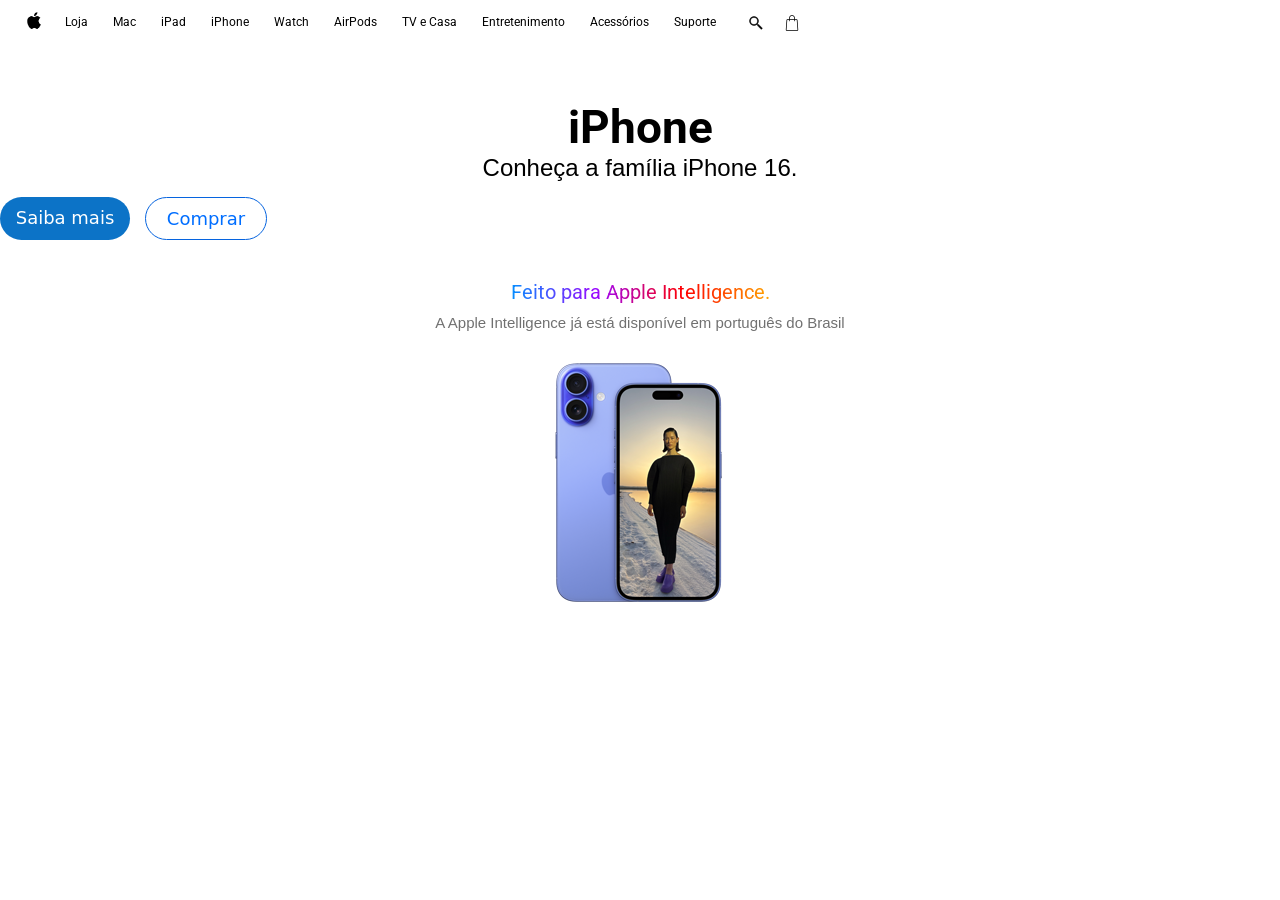
==== index.html @ a0f499b6 "Initial commit" ====
<!DOCTYPE html>
<html lang="pt-br">

<head>
    <meta charset="UTF-8">
    <meta name="viewport" content="width=device-width, initial-scale=1.0">
    <title>Apple Store</title>
    <link rel="shortcut icon" href="img/pngegg.png" type="image/x-icon">
    <link rel="stylesheet" href="fontes/font.css">
    <link rel="stylesheet" href="estilizacao/estilos.css">
    <link rel="stylesheet" href="mediaqueries/mediaquery.css">
</head>

<body>
    <header>
        <div class="principal">

            <div class="menu">
                <img src="img/icons8-mac-os-30.png" alt="lgapple" width="18px">
            </div>

            <div class="menu">
                <ul>
                    <a href="">
                        <li>Loja</li>
                    </a>
                    <a href="">
                        <li>Mac</li>
                    </a>
                    <a href="">
                        <li>iPad</li>
                    </a>
                    <a href="">
                        <li>iPhone</li>
                    </a>
                    <a href="">
                        <li>Watch</li>
                    </a>
                    <a href="">
                        <li>AirPods</li>
                    </a>
                    <a href="">
                        <li>TV e Casa</li>
                    </a>
                    <a href="">
                        <li>Entretenimento</li>
                    </a>
                    <a href="">
                        <li>Acessórios</li>
                    </a>
                    <a href="">
                        <li>Suporte</li>
                    </a>
                </ul>
            </div>
            <div class="menu2">
                <a href=""><img src="img/icons8-pesquisar-24.png" alt="pesq" width="16px"></a>
                <a href=""><img src="img/icons8-saco-de-papel-64.png" alt="spapel" width="16px"></a>
            </div>
        </div>
    </header>

    <main>

        <section>
            <div class="conteudo1">
                <div class="ipn">
                    <h1>iPhone</h1>
                    <h2>Conheça a família iPhone 16.</h2>
                </div>
                <div class="conteudo1-btn">
                    <ul>
                        <li class="li1">Saiba mais</li>
                        <li class="li2">Comprar</li>
                    </ul>
                </div>
            </div>
            <div class="conteudo2">
                <a href="">Feito para Apple Intelligence.</a>
                <p>A Apple Intelligence já está disponível em português do Brasil</p>
                <img src="img/iphone_16__c5bvots96jee_large.png" alt="">
            </div>
        </section>

       


    </main>
</body>

</html>
---- fontes/font.css ----
@import url('https://fonts.googleapis.com/css2?family=Roboto:ital,wght@0,100..900;1,100..900&display=swap');
@import url('https://fonts.googleapis.com/css2?family=Open+Sans:ital,wght@0,300..800;1,300..800&display=swap');
---- estilizacao/estilos.css ----
* {
    padding: 0;
    margin: 0;
    list-style: none;
}

.menu img {
    position: relative;
    bottom: 3px;
    left: 10px;
}

.principal {
    position: fixed;
    display: flex;
    gap: 32px;
    padding: 15px;
    z-index: 9999;

}


.menu ul {
    display: flex;
    gap: 25px;
    font-size: 12px;
    font-family: "Roboto", sans-serif;
    font-weight: 400;



}

.menu a {
    text-decoration: none;
    color: rgb(0, 0, 0);
}

.menu2 {
    display: flex;
    gap: 20px;
}

/* conteudo do site */

.conteudo1 {
    position: relative;
    top: 100px;
    text-align: center;
}

.conteudo1 .ipn h1 {
    font-family: "Roboto", sans-serif;
    font-size: 46px;
}

.conteudo1 .ipn h2 {
    font-family: Arial, Helvetica, sans-serif;
    font-weight: 100;
}

.conteudo1-btn ul {
    display: flex;
    gap: 15px;
   justify-self:center;
   margin: 15px 0px;
}

.conteudo1-btn .li1 {
font-size: 18px;
background-color: rgb(12, 115, 199);
padding: 10px;
width: 110px;
border-radius: 30px;
color: white;
font-family: system-ui, -apple-system, BlinkMacSystemFont, 'Segoe UI', Roboto, Oxygen, Ubuntu, Cantarell, 'Open Sans', 'Helvetica Neue', sans-serif;
}

.conteudo1-btn .li2 {
    border: 1px solid rgb(6, 100, 223);
    background-color: rgb(255, 255, 255);
    padding: 10px;
    width: 100px;
    color: rgb(0, 110, 255);
    border-radius: 25px;
    font-family:system-ui, -apple-system, BlinkMacSystemFont, 'Segoe UI', Roboto, Oxygen, Ubuntu, Cantarell, 'Open Sans', 'Helvetica Neue', sans-serif;
    font-size: 18px;
    }

    .conteudo2 img{
     position: relative;
    
    }

    .conteudo2 a {
     font-family: "Roboto", sans-serif;
     background: linear-gradient(to right, #058fff, #9d09ff, red, orange);
      -webkit-background-clip: text;
      -webkit-text-fill-color: transparent;
      font-size: 20px;
    }

    .conteudo2 p {
    font-family: Arial, Helvetica, sans-serif;
    font-size: 15px;
    color: rgba(0, 0, 0, 0.562);
    margin: 10px 0px;
    }
    .conteudo2 {
    text-align: center;
    position: relative;
    top: 125px;
    }
---- mediaqueries/mediaquery.css ----
@media (min-width: 0px) and (max-width: 768px) {

    .principal ul {
        display: none;
        margin: 0 100px;
    }

    .principal .menu2 img {
    display: flex;
    
    }
}
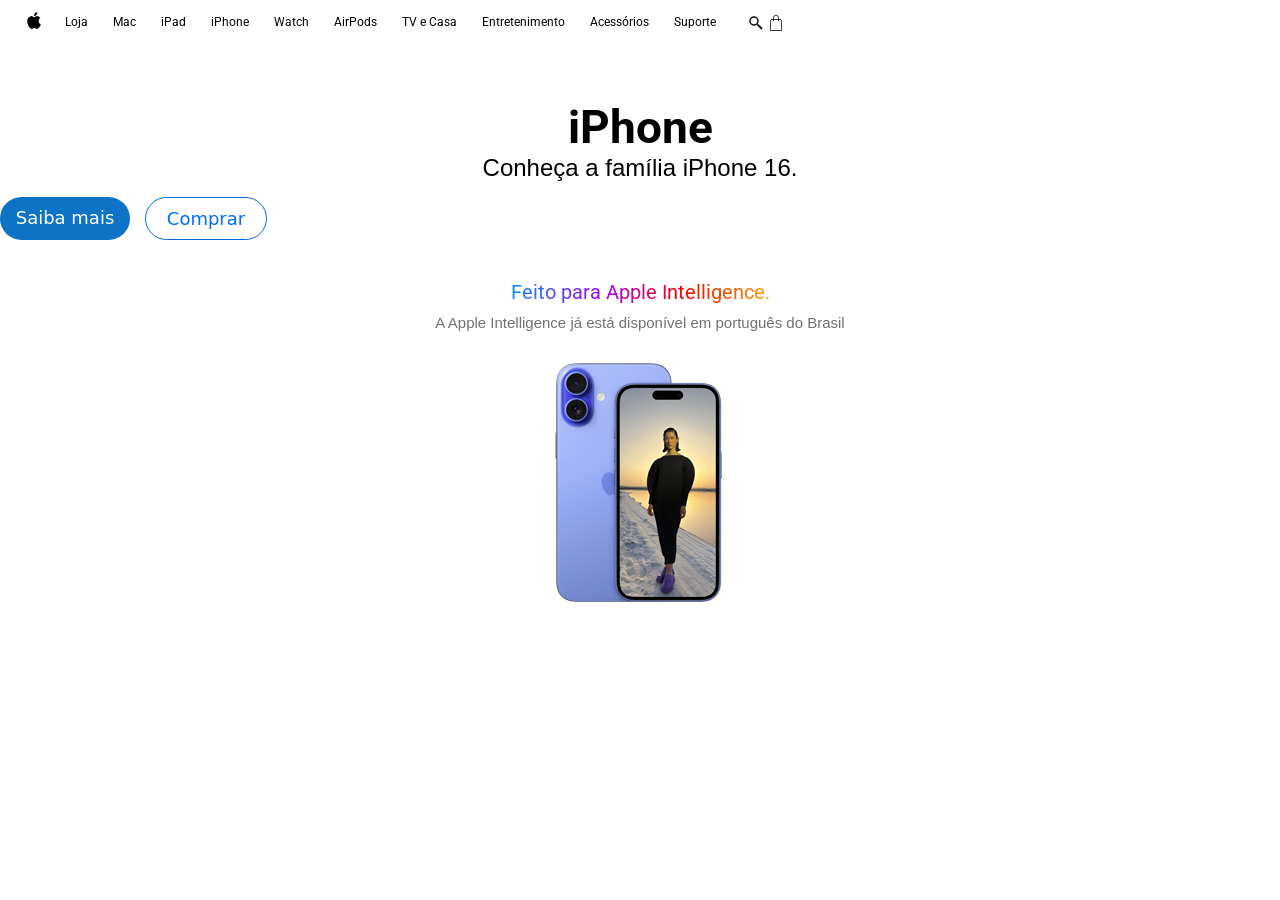
==== commit 17fd9af3: "atua" ====
--- a/index.html
+++ b/index.html
@@ -54,8 +54,10 @@
                 </ul>
             </div>
             <div class="menu2">
-                <a href=""><img src="img/icons8-pesquisar-24.png" alt="pesq" width="16px"></a>
-                <a href=""><img src="img/icons8-saco-de-papel-64.png" alt="spapel" width="16px"></a>
+                <div class="mn">
+                    <a href=""><img src="img/icons8-pesquisar-24.png" alt="pesq" width="16px"></a>
+                    <a href=""><img src="img/icons8-saco-de-papel-64.png" alt="spapel" width="16px"></a>
+                </div>
             </div>
         </div>
     </header>
--- a/mediaqueries/mediaquery.css
+++ b/mediaqueries/mediaquery.css
@@ -5,8 +5,29 @@
         margin: 0 100px;
     }
 
-    .principal .menu2 img {
+    .principal .mn {
     display: flex;
+    gap: 30px;
+    margin: 0 30px;
+    }
+
+    .conteudo1-btn ul{
+    display: flex;
+    justify-content: center;
+    }
+
+    .conteudo1-btn {
+    text-align: center;
+    margin: 0 auto;
+    }
+
+    .conteudo1-btn li {
+      text-decoration: none;
+    }
     
+    .conteudo1-btn .li2:hover {
+    background-color: rgb(12, 115, 199);
+    color: white;
+    transition: 0.3s;
     }
 }
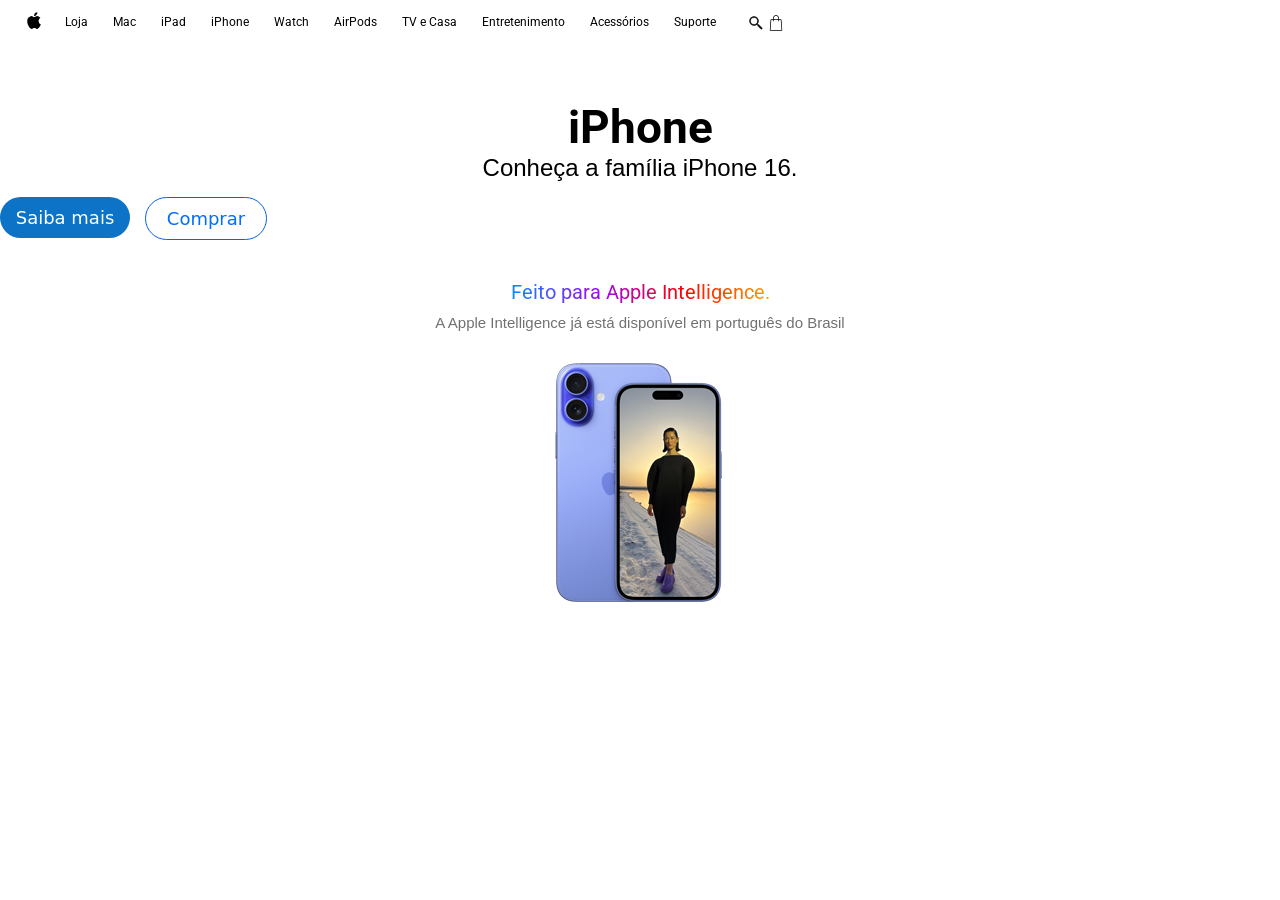
==== commit c16ea11b: "attt" ====
--- a/index.html
+++ b/index.html
@@ -72,8 +72,12 @@
                 </div>
                 <div class="conteudo1-btn">
                     <ul>
-                        <li class="li1">Saiba mais</li>
-                        <li class="li2">Comprar</li>
+                        <a href="">
+                            <li class="li1">Saiba mais</li>
+                        </a>
+                        <a href="">
+                            <li class="li2">Comprar</li>
+                        </a>
                     </ul>
                 </div>
             </div>
--- a/estilizacao/estilos.css
+++ b/estilizacao/estilos.css
@@ -74,6 +74,11 @@
 border-radius: 30px;
 color: white;
 font-family: system-ui, -apple-system, BlinkMacSystemFont, 'Segoe UI', Roboto, Oxygen, Ubuntu, Cantarell, 'Open Sans', 'Helvetica Neue', sans-serif;
+
+}
+
+.conteudo1-btn ul a{
+text-decoration: none;
 }
 
 .conteudo1-btn .li2 {
@@ -90,6 +95,10 @@
     .conteudo2 img{
      position: relative;
     
+    }
+
+    .conteudo2 a {
+    text-decoration: none;
     }
 
     .conteudo2 a {
@@ -111,3 +120,11 @@
     position: relative;
     top: 125px;
     }
+
+    .li1 {
+    cursor: pointer;
+    }
+
+    .li2 {
+    cursor: pointer;
+    }
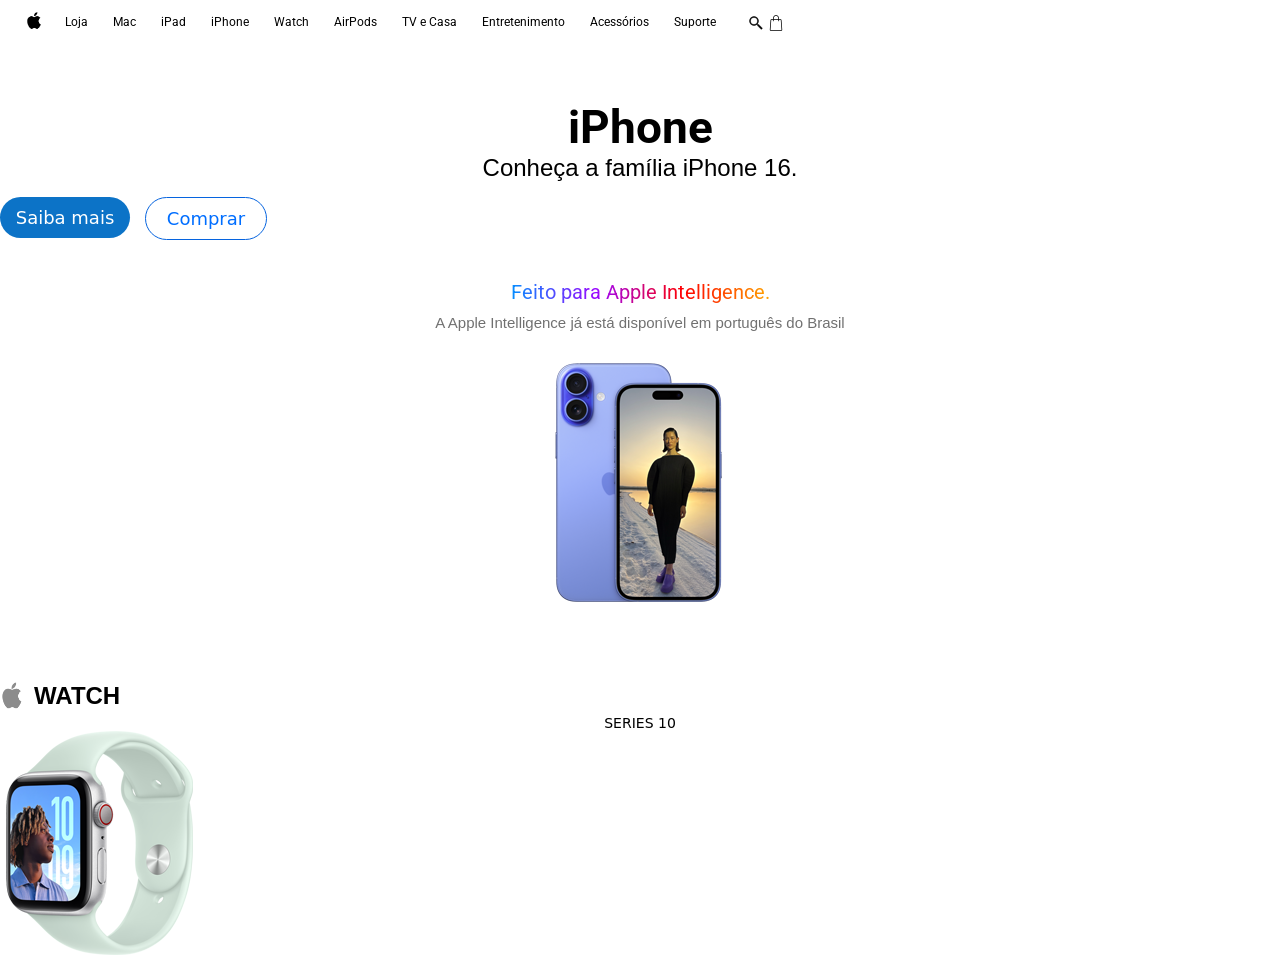
==== commit a8990446: "atualizei" ====
--- a/index.html
+++ b/index.html
@@ -86,9 +86,25 @@
                 <p>A Apple Intelligence já está disponível em português do Brasil</p>
                 <img src="img/iphone_16__c5bvots96jee_large.png" alt="">
             </div>
+
+            <div class="watch">
+                <img src="img/icons8-mac-os-50.png" alt="" width="24px">
+                <h1>WATCH</h1>
+            </div>
+
+            <div class="namewatch">
+
+                <h2>SERIES 10</h2>
+            </div>
+            <div class="applewatch">
+                <img src="img/product_se__dvo4qrn37no2_small.png" alt="">
+              
+            </div>
+
         </section>
 
-       
+
+
 
 
     </main>
--- a/estilizacao/estilos.css
+++ b/estilizacao/estilos.css
@@ -127,4 +127,33 @@
 
     .li2 {
     cursor: pointer;
+    }
+
+
+    .watch {
+    display: flex;
+    justify-self: center;
+    position: relative;
+    top: 200px;
+    gap: 10px;
+    }
+    .watch h1 {
+    font-family: Arial, Helvetica, sans-serif;
+    }
+    .namewatch h2 {
+        position: relative;
+        top: 205px;
+        text-align: center;
+    font-family: system-ui, -apple-system, BlinkMacSystemFont, 'Segoe UI', Roboto, Oxygen, Ubuntu, Cantarell, 'Open Sans', 'Helvetica Neue', sans-serif;
+    font-size: 14px;
+    font-weight: 500;
+    
+    
+    }
+
+    .applewatch {
+    position: relative;
+    top: 200px;
+    display: flex;
+    justify-self: center;
     }
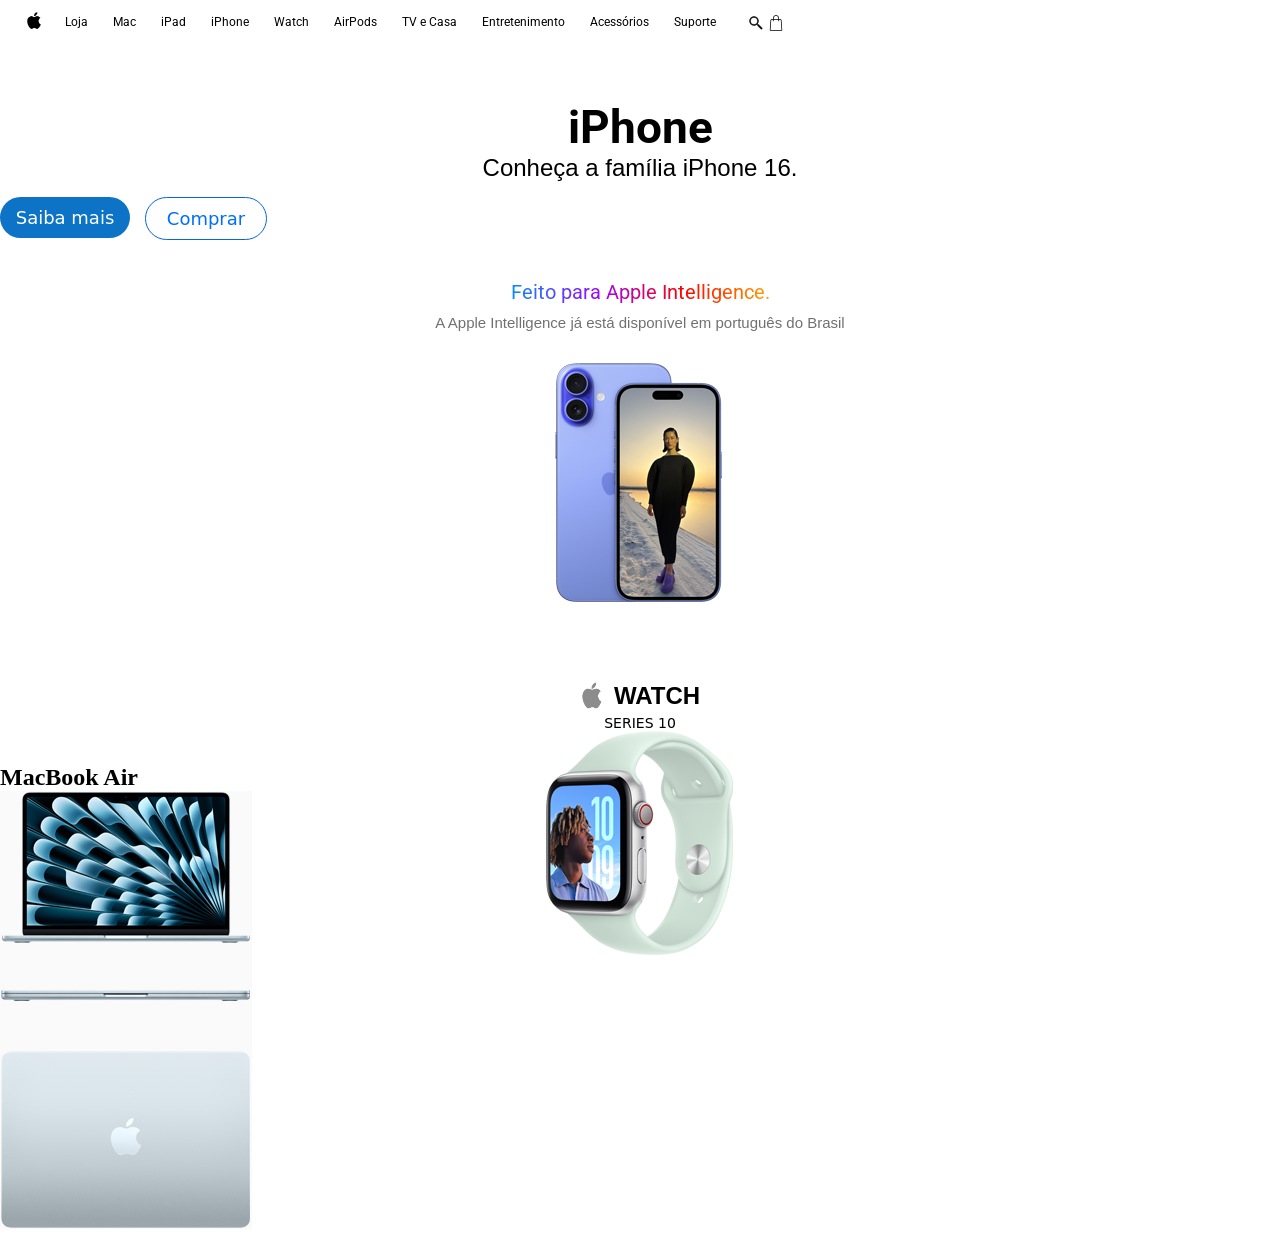
==== commit bde66256: "aa" ====
--- a/index.html
+++ b/index.html
@@ -98,13 +98,13 @@
             </div>
             <div class="applewatch">
                 <img src="img/product_se__dvo4qrn37no2_small.png" alt="">
-              
             </div>
 
+             <div class="macbook">
+                <h1>MacBook Air</h1>
+                <img src="img/macbook.jpg" alt="mac">
+            </div> 
         </section>
-
-
-
 
 
     </main>
--- a/estilizacao/estilos.css
+++ b/estilizacao/estilos.css
@@ -62,23 +62,23 @@
 .conteudo1-btn ul {
     display: flex;
     gap: 15px;
-   justify-self:center;
-   margin: 15px 0px;
+    justify-self: center;
+    margin: 15px 0px;
 }
 
 .conteudo1-btn .li1 {
-font-size: 18px;
-background-color: rgb(12, 115, 199);
-padding: 10px;
-width: 110px;
-border-radius: 30px;
-color: white;
-font-family: system-ui, -apple-system, BlinkMacSystemFont, 'Segoe UI', Roboto, Oxygen, Ubuntu, Cantarell, 'Open Sans', 'Helvetica Neue', sans-serif;
+    font-size: 18px;
+    background-color: rgb(12, 115, 199);
+    padding: 10px;
+    width: 110px;
+    border-radius: 30px;
+    color: white;
+    font-family: system-ui, -apple-system, BlinkMacSystemFont, 'Segoe UI', Roboto, Oxygen, Ubuntu, Cantarell, 'Open Sans', 'Helvetica Neue', sans-serif;
 
 }
 
-.conteudo1-btn ul a{
-text-decoration: none;
+.conteudo1-btn ul a {
+    text-decoration: none;
 }
 
 .conteudo1-btn .li2 {
@@ -88,72 +88,82 @@
     width: 100px;
     color: rgb(0, 110, 255);
     border-radius: 25px;
-    font-family:system-ui, -apple-system, BlinkMacSystemFont, 'Segoe UI', Roboto, Oxygen, Ubuntu, Cantarell, 'Open Sans', 'Helvetica Neue', sans-serif;
+    font-family: system-ui, -apple-system, BlinkMacSystemFont, 'Segoe UI', Roboto, Oxygen, Ubuntu, Cantarell, 'Open Sans', 'Helvetica Neue', sans-serif;
     font-size: 18px;
-    }
+}
 
-    .conteudo2 img{
-     position: relative;
-    
-    }
+.conteudo2 img {
+    position: relative;
 
-    .conteudo2 a {
+}
+
+.conteudo2 a {
     text-decoration: none;
-    }
+}
 
-    .conteudo2 a {
-     font-family: "Roboto", sans-serif;
-     background: linear-gradient(to right, #058fff, #9d09ff, red, orange);
-      -webkit-background-clip: text;
-      -webkit-text-fill-color: transparent;
-      font-size: 20px;
-    }
+.conteudo2 a {
+    font-family: "Roboto", sans-serif;
+    background: linear-gradient(to right, #058fff, #9d09ff, red, orange);
+    background-clip: text;
+    -webkit-text-fill-color: transparent;
+    font-size: 20px;
+}
 
-    .conteudo2 p {
+.conteudo2 p {
     font-family: Arial, Helvetica, sans-serif;
     font-size: 15px;
     color: rgba(0, 0, 0, 0.562);
     margin: 10px 0px;
-    }
-    .conteudo2 {
+}
+
+.conteudo2 {
     text-align: center;
     position: relative;
     top: 125px;
-    }
+}
 
-    .li1 {
+.li1 {
     cursor: pointer;
-    }
+}
 
-    .li2 {
+.li2 {
     cursor: pointer;
-    }
+}
 
 
-    .watch {
+.watch {
     display: flex;
-    justify-self: center;
+    justify-content: center;
     position: relative;
     top: 200px;
     gap: 10px;
-    }
-    .watch h1 {
+}
+
+.watch h1 {
     font-family: Arial, Helvetica, sans-serif;
-    }
-    .namewatch h2 {
-        position: relative;
-        top: 205px;
-        text-align: center;
+}
+
+.namewatch h2 {
+    position: relative;
+    top: 205px;
+    text-align: center;
     font-family: system-ui, -apple-system, BlinkMacSystemFont, 'Segoe UI', Roboto, Oxygen, Ubuntu, Cantarell, 'Open Sans', 'Helvetica Neue', sans-serif;
     font-size: 14px;
     font-weight: 500;
-    
-    
-    }
 
-    .applewatch {
+
+}
+
+.applewatch {
     position: relative;
     top: 200px;
-    display: flex;
-    justify-self: center;
-    }+    text-align: center;
+    margin: 0 auto;
+}
+
+
+a:focus {
+    outline: none;
+    box-shadow: none
+        /* um efeito mais sutil e estilizado */
+}
--- a/mediaqueries/mediaquery.css
+++ b/mediaqueries/mediaquery.css
@@ -30,4 +30,37 @@
     color: white;
     transition: 0.3s;
     }
+
+    .principal {
+     background-color: rgba(255, 255, 255, 0.692);
+     width: 100%;
+     height: 10px;
+    }
+
+    .namewatch h2 {
+      position: relative;
+      left: 192px;
+      width: 120px;
+    }
+
+    .applewatch { 
+    margin: 15px 0;
+    }
+
+
+    .macbook img {
+    margin-top: 320px;
+    }
+
+    .macbook {
+    text-align: center;
+    }
+
+    .macbook h1 {
+    position: relative;
+    top: 290px;
+    font-size: 36px;
+    font-family: "Roboto", sans-serif;
+    color: rgb(65, 65, 65);
+    }
 }
